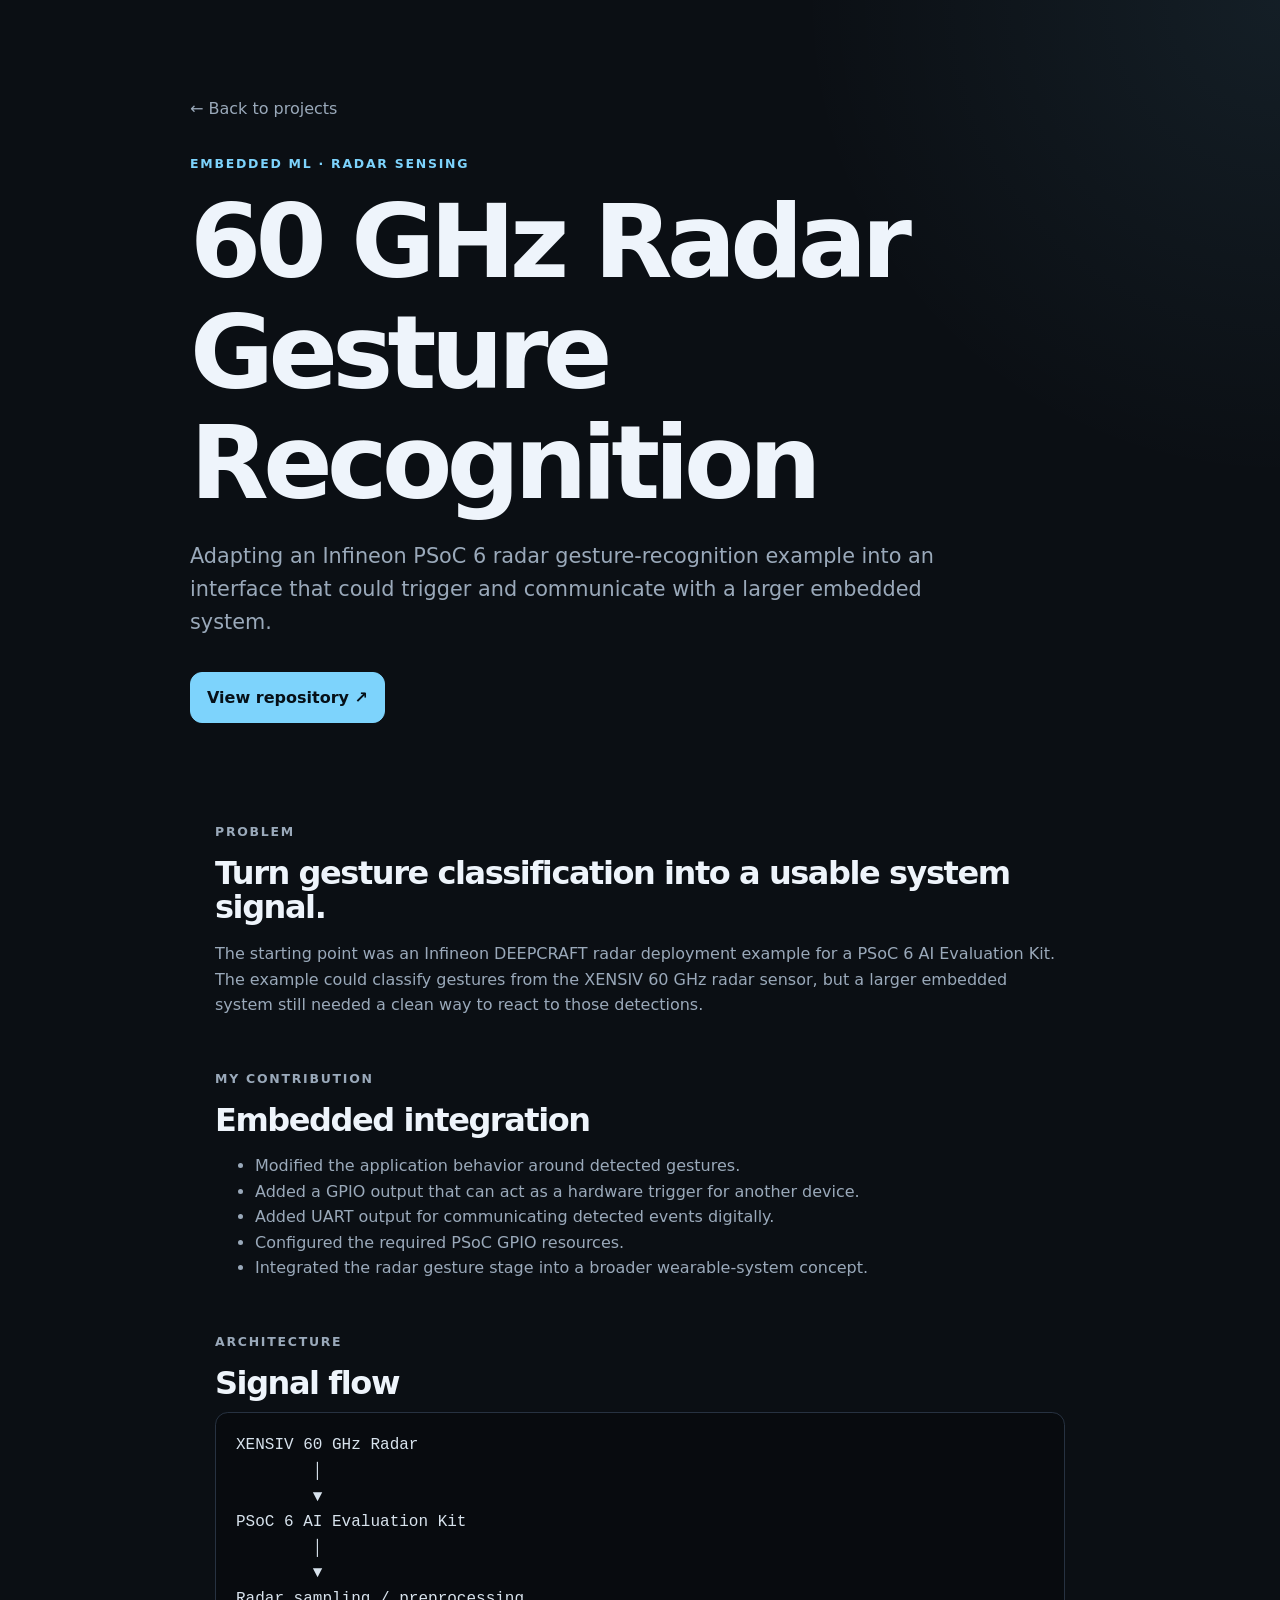
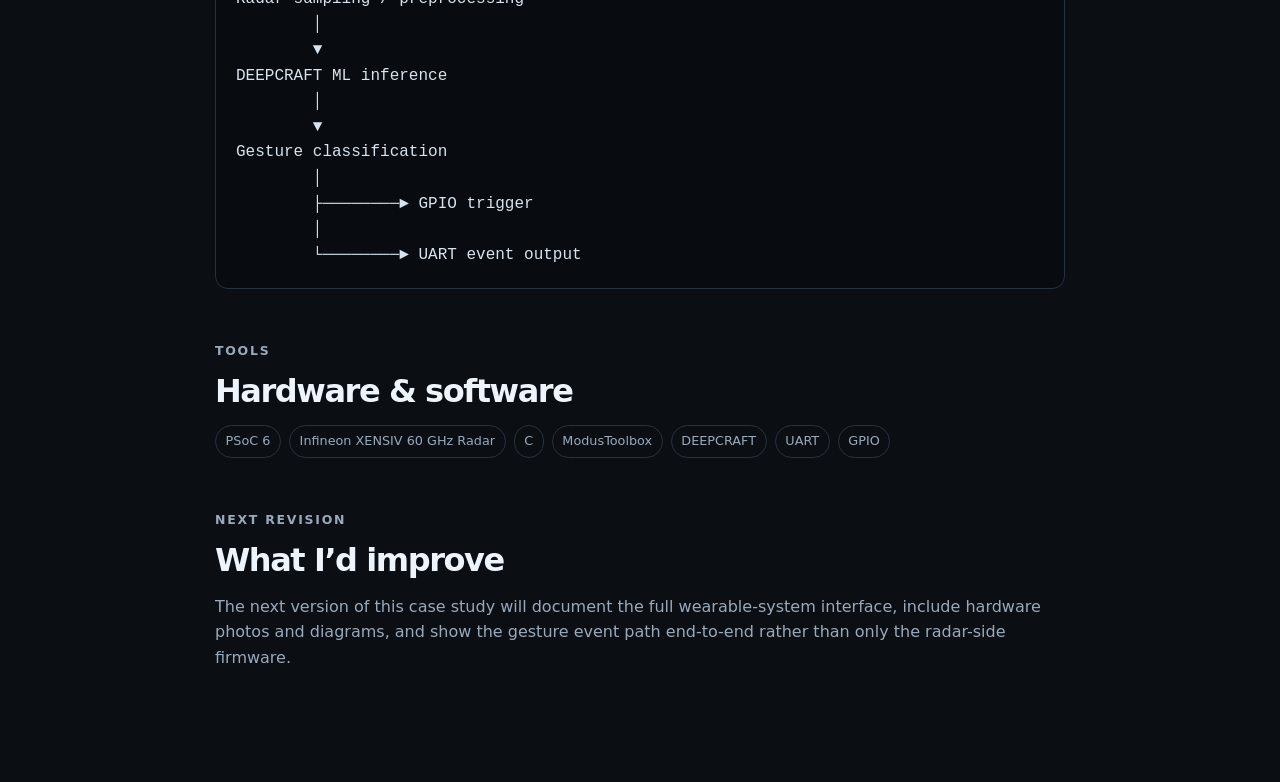
==== projects/radar-gesture.html @ b03ecea6 "Add radar gesture recognition case study" ====
<!doctype html>
<html lang="en">
<head>
  <meta charset="utf-8">
  <meta name="viewport" content="width=device-width, initial-scale=1">
  <meta name="description" content="Case study: 60 GHz radar gesture recognition on PSoC 6.">
  <title>Radar Gesture Recognition | Jay</title>
  <link rel="stylesheet" href="../styles.css">
</head>
<body>
  <main>
    <div class="section-shell case-hero">
      <a class="back-link" href="../index.html#projects">← Back to projects</a>
      <p class="eyebrow">Embedded ML · Radar sensing</p>
      <h1>60 GHz Radar Gesture Recognition</h1>
      <p class="hero-copy">
        Adapting an Infineon PSoC 6 radar gesture-recognition example into an interface that could trigger and communicate with a larger embedded system.
      </p>
      <div class="hero-actions">
        <a class="button primary" href="https://github.com/firefly10000001/PSOC-Trigger1" target="_blank" rel="noreferrer">View repository ↗</a>
      </div>
    </div>

    <article class="section-shell case-content">
      <section>
        <p class="eyebrow">Problem</p>
        <h2>Turn gesture classification into a usable system signal.</h2>
        <p>
          The starting point was an Infineon DEEPCRAFT radar deployment example for a PSoC 6 AI Evaluation Kit. The example could classify gestures from the XENSIV 60 GHz radar sensor, but a larger embedded system still needed a clean way to react to those detections.
        </p>
      </section>

      <section>
        <p class="eyebrow">My contribution</p>
        <h2>Embedded integration</h2>
        <ul>
          <li>Modified the application behavior around detected gestures.</li>
          <li>Added a GPIO output that can act as a hardware trigger for another device.</li>
          <li>Added UART output for communicating detected events digitally.</li>
          <li>Configured the required PSoC GPIO resources.</li>
          <li>Integrated the radar gesture stage into a broader wearable-system concept.</li>
        </ul>
      </section>

      <section>
        <p class="eyebrow">Architecture</p>
        <h2>Signal flow</h2>
        <div class="architecture">XENSIV 60 GHz Radar
        │
        ▼
PSoC 6 AI Evaluation Kit
        │
        ▼
Radar sampling / preprocessing
        │
        ▼
DEEPCRAFT ML inference
        │
        ▼
Gesture classification
        │
        ├────────► GPIO trigger
        │
        └────────► UART event output</div>
      </section>

      <section>
        <p class="eyebrow">Tools</p>
        <h2>Hardware & software</h2>
        <ul class="tags">
          <li>PSoC 6</li>
          <li>Infineon XENSIV 60 GHz Radar</li>
          <li>C</li>
          <li>ModusToolbox</li>
          <li>DEEPCRAFT</li>
          <li>UART</li>
          <li>GPIO</li>
        </ul>
      </section>

      <section>
        <p class="eyebrow">Next revision</p>
        <h2>What I’d improve</h2>
        <p>
          The next version of this case study will document the full wearable-system interface, include hardware photos and diagrams, and show the gesture event path end-to-end rather than only the radar-side firmware.
        </p>
      </section>
    </article>
  </main>
</body>
</html>
---- styles.css ----
:root {
  --bg: #0b0f14;
  --panel: #121821;
  --panel-2: #18212d;
  --text: #eef4fb;
  --muted: #9aa9ba;
  --line: #273241;
  --accent: #7dd3fc;
  --accent-2: #bae6fd;
  --max: 1120px;
}

* { box-sizing: border-box; }
html { scroll-behavior: smooth; }
body {
  margin: 0;
  font-family: Inter, ui-sans-serif, system-ui, -apple-system, BlinkMacSystemFont, "Segoe UI", sans-serif;
  color: var(--text);
  background:
    radial-gradient(circle at top right, rgba(125, 211, 252, 0.08), transparent 30rem),
    var(--bg);
  line-height: 1.6;
}

a { color: inherit; }

.site-header {
  position: sticky;
  top: 0;
  z-index: 10;
  display: flex;
  justify-content: space-between;
  align-items: center;
  gap: 1rem;
  padding: 1rem max(1.25rem, calc((100vw - var(--max)) / 2));
  border-bottom: 1px solid rgba(255,255,255,0.06);
  background: rgba(11, 15, 20, 0.88);
  backdrop-filter: blur(12px);
}

.brand {
  font-size: 1.45rem;
  font-weight: 800;
  text-decoration: none;
  letter-spacing: -0.04em;
}
.brand span { color: var(--accent); }

nav { display: flex; gap: 1.1rem; flex-wrap: wrap; }
nav a {
  color: var(--muted);
  text-decoration: none;
  font-size: 0.95rem;
}
nav a:hover { color: var(--text); }

.section-shell {
  width: min(var(--max), calc(100% - 2.5rem));
  margin-inline: auto;
}

.hero {
  min-height: 82vh;
  display: grid;
  align-content: center;
  padding-block: 6rem 4rem;
}

.eyebrow {
  margin: 0 0 0.85rem;
  color: var(--accent);
  text-transform: uppercase;
  letter-spacing: 0.14em;
  font-size: 0.78rem;
  font-weight: 800;
}

h1, h2, h3 { line-height: 1.08; margin-top: 0; }
h1 {
  max-width: 900px;
  margin-bottom: 1.3rem;
  font-size: clamp(3rem, 8vw, 6.5rem);
  letter-spacing: -0.055em;
}
h1 span { color: var(--accent-2); }
h2 {
  margin-bottom: 0.75rem;
  font-size: clamp(2.2rem, 5vw, 4rem);
  letter-spacing: -0.045em;
}
h3 { font-size: 1.45rem; letter-spacing: -0.025em; }

.hero-copy {
  max-width: 760px;
  margin: 0 0 2rem;
  color: var(--muted);
  font-size: clamp(1.05rem, 2.2vw, 1.3rem);
}

.hero-actions { display: flex; gap: 0.85rem; flex-wrap: wrap; }
.button {
  display: inline-flex;
  align-items: center;
  min-height: 46px;
  padding: 0.75rem 1rem;
  border: 1px solid var(--line);
  border-radius: 0.75rem;
  text-decoration: none;
  font-weight: 700;
}
.button.primary {
  color: #061018;
  border-color: var(--accent);
  background: var(--accent);
}
.button.secondary { background: rgba(255,255,255,0.02); }
.button:hover { transform: translateY(-1px); }

.hero-stats {
  display: grid;
  grid-template-columns: repeat(3, 1fr);
  margin-top: 4rem;
  border-top: 1px solid var(--line);
  border-bottom: 1px solid var(--line);
}
.hero-stats div { padding: 1.2rem 1rem 1.2rem 0; }
.hero-stats div + div { border-left: 1px solid var(--line); padding-left: 1.2rem; }
.hero-stats strong, .hero-stats span { display: block; }
.hero-stats span { color: var(--muted); font-size: 0.92rem; }

.section-block { padding-block: 6rem; }
.section-heading { max-width: 760px; margin-bottom: 2.3rem; }
.section-heading > p:last-child { color: var(--muted); }

.project-grid { display: grid; gap: 1rem; }
.project-card {
  display: grid;
  grid-template-columns: 72px 1fr;
  gap: 1rem;
  padding: 1.45rem;
  border: 1px solid var(--line);
  border-radius: 1rem;
  background: linear-gradient(180deg, rgba(255,255,255,0.025), rgba(255,255,255,0.01));
}
.project-card.featured {
  background: linear-gradient(180deg, rgba(125,211,252,0.08), rgba(255,255,255,0.015));
}
.project-index {
  color: var(--muted);
  font-family: ui-monospace, SFMono-Regular, Menlo, monospace;
  font-size: 0.88rem;
}
.project-type {
  margin: 0 0 0.45rem;
  color: var(--accent);
  font-size: 0.86rem;
  font-weight: 700;
}
.project-body > p:not(.project-type):not(.status) { max-width: 820px; color: var(--muted); }
.tags {
  display: flex;
  gap: 0.5rem;
  flex-wrap: wrap;
  padding: 0;
  margin: 1rem 0;
  list-style: none;
}
.tags li {
  padding: 0.35rem 0.6rem;
  border: 1px solid var(--line);
  border-radius: 999px;
  color: #c7d3df;
  font-size: 0.8rem;
}
.card-links { display: flex; gap: 1rem; flex-wrap: wrap; }
.card-links a { color: var(--accent-2); font-weight: 700; text-decoration: none; }
.status { margin-bottom: 0; color: #718096; font-size: 0.9rem; font-style: italic; }

.skills-section { border-top: 1px solid var(--line); }
.skill-grid { display: grid; grid-template-columns: repeat(3, 1fr); gap: 1rem; }
.skill-group {
  padding: 1.4rem;
  border: 1px solid var(--line);
  border-radius: 1rem;
  background: var(--panel);
}
.skill-group p { margin-bottom: 0; color: var(--muted); }

.about-section { display: grid; grid-template-columns: 0.85fr 1.15fr; gap: 4rem; border-top: 1px solid var(--line); }
.about-copy { color: var(--muted); font-size: 1.08rem; }
.about-copy p:first-child { margin-top: 0; }

.site-footer {
  display: flex;
  justify-content: space-between;
  gap: 1rem;
  padding-block: 2rem 3rem;
  border-top: 1px solid var(--line);
  color: var(--muted);
  font-size: 0.9rem;
}
.site-footer a { text-decoration: none; }

.case-hero { padding-block: 6rem 3rem; max-width: 900px; }
.back-link { display: inline-block; margin-bottom: 2rem; color: var(--muted); text-decoration: none; }
.case-content { max-width: 850px; padding-bottom: 6rem; }
.case-content section { margin-top: 3.2rem; }
.case-content h2 { font-size: 2rem; }
.case-content p, .case-content li { color: var(--muted); }
.architecture {
  overflow-x: auto;
  padding: 1.25rem;
  border: 1px solid var(--line);
  border-radius: 0.8rem;
  background: #080b0f;
  color: #d8e3ed;
  font-family: ui-monospace, SFMono-Regular, Menlo, monospace;
  white-space: pre;
}

@media (max-width: 760px) {
  .site-header { align-items: flex-start; }
  nav { justify-content: flex-end; gap: 0.65rem 0.9rem; }
  .hero { min-height: auto; padding-top: 5rem; }
  .hero-stats, .skill-grid, .about-section { grid-template-columns: 1fr; }
  .hero-stats div + div { border-left: 0; border-top: 1px solid var(--line); padding-left: 0; }
  .project-card { grid-template-columns: 1fr; }
  .about-section { gap: 1rem; }
  .site-footer { flex-direction: column; }
}

@media (prefers-reduced-motion: no-preference) {
  .button, .project-card { transition: transform 160ms ease, border-color 160ms ease; }
  .project-card:hover { transform: translateY(-2px); border-color: #3a4a5e; }
}
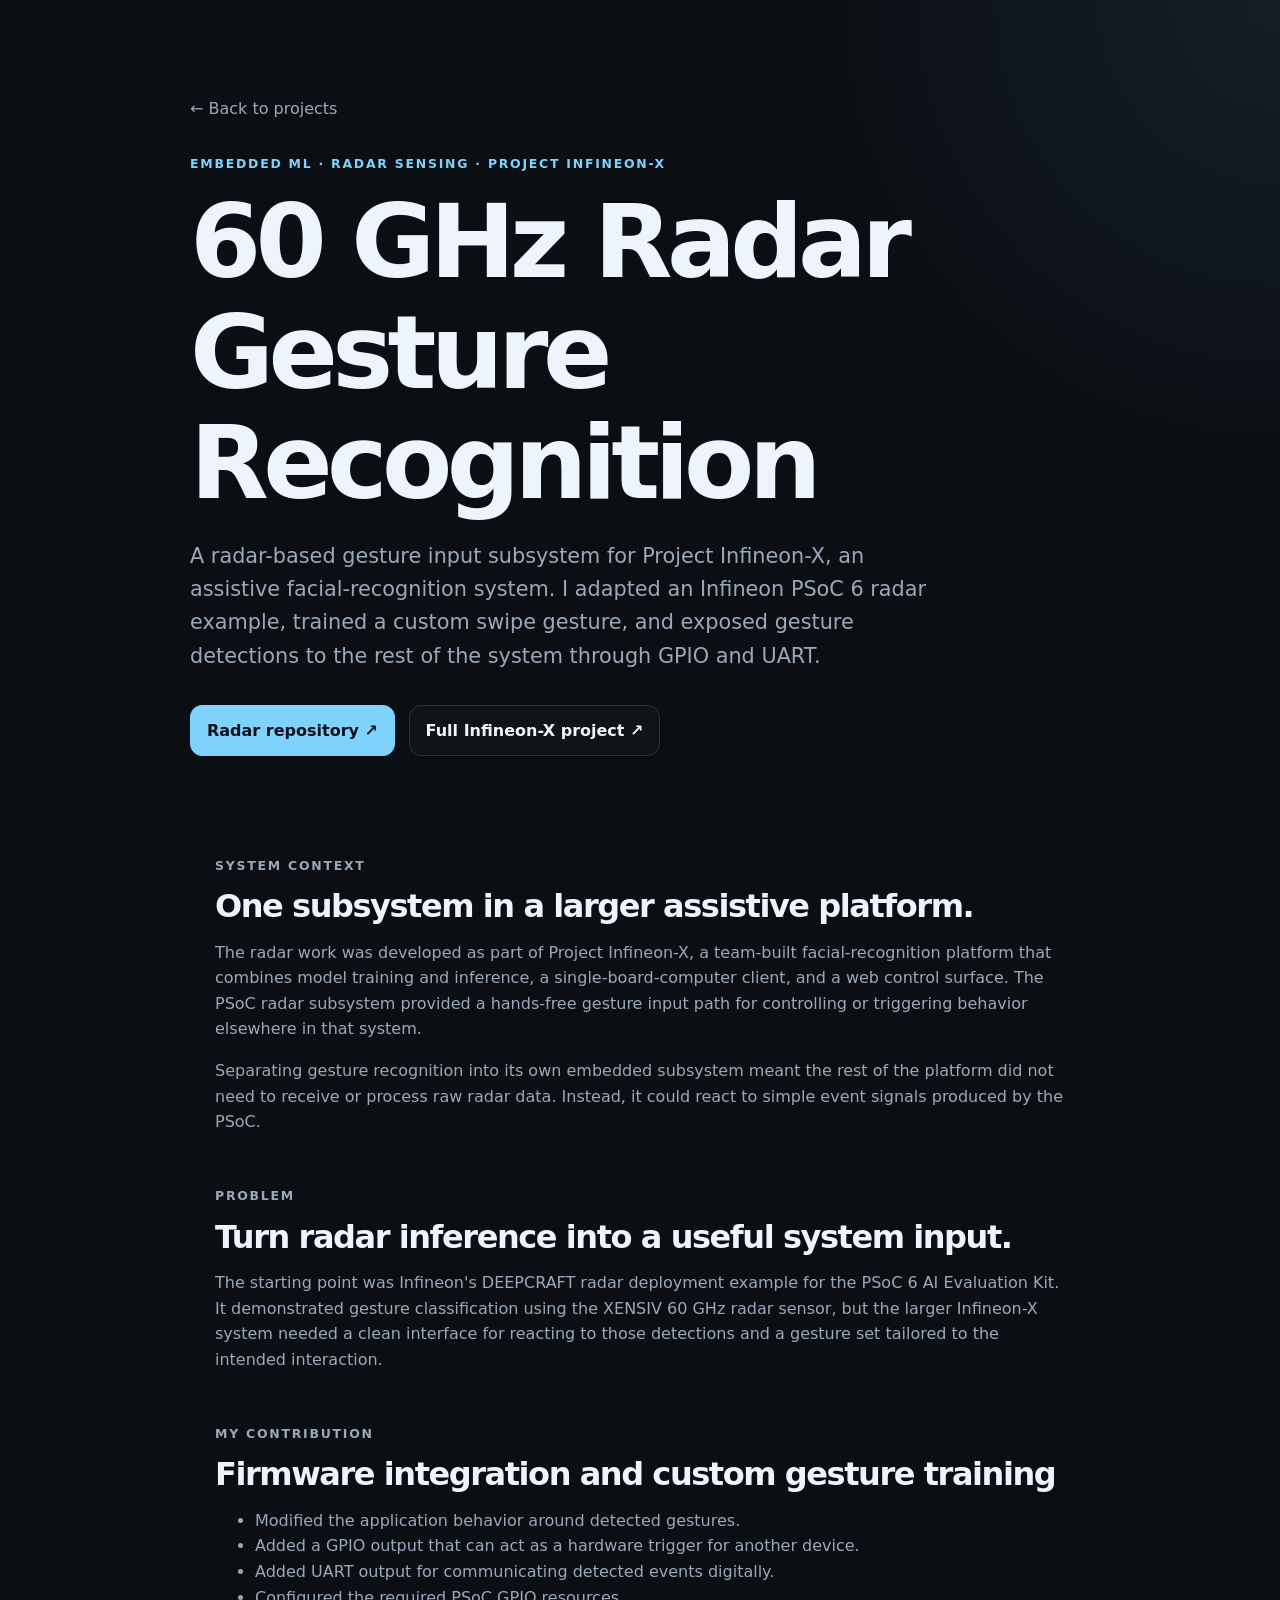
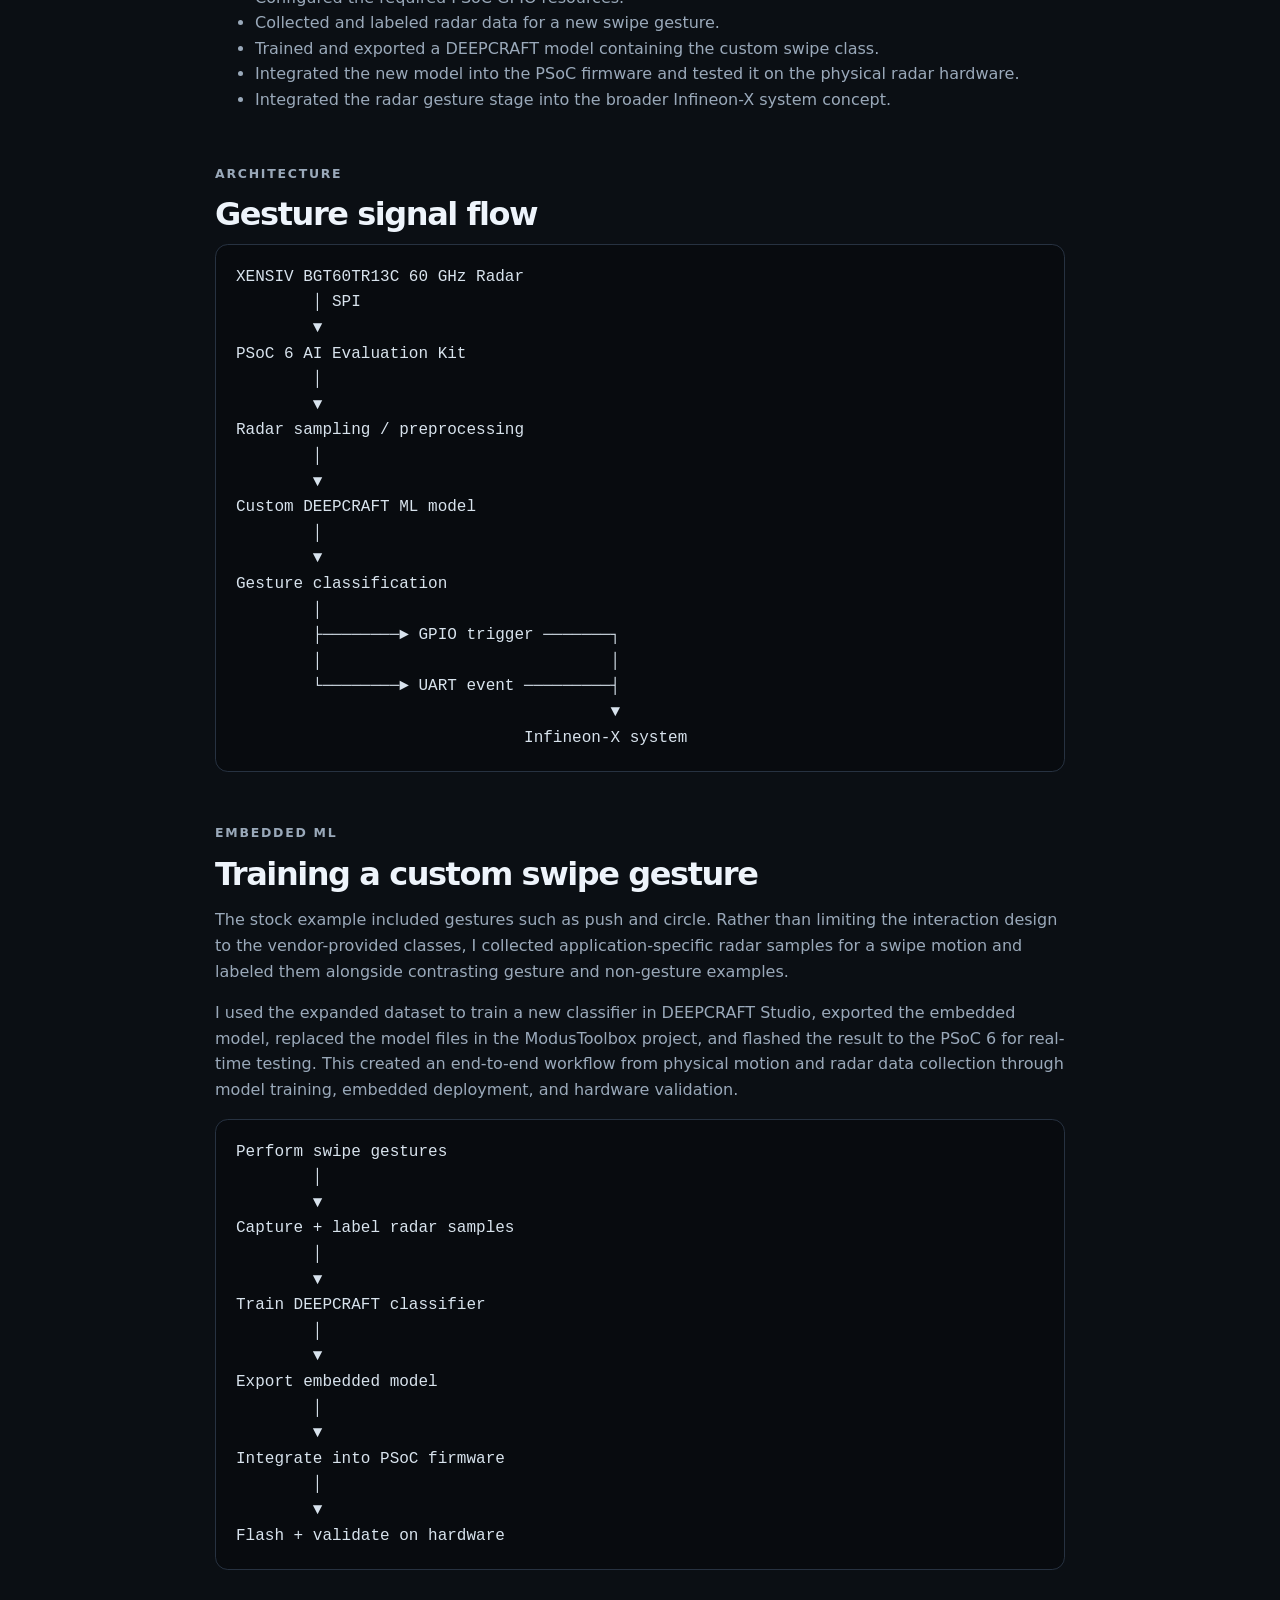
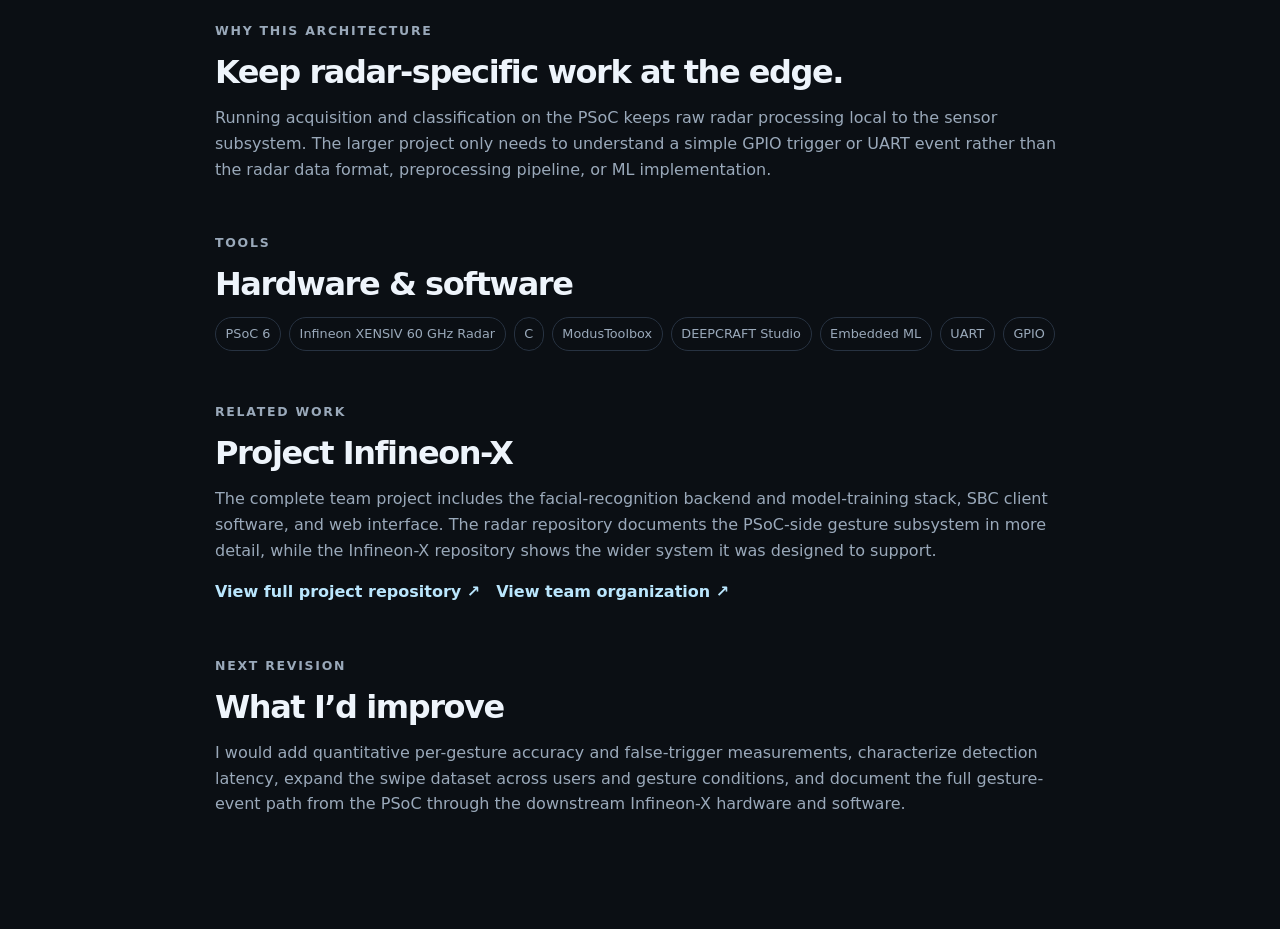
==== commit 697824be: "Connect radar case study to Infineon-X project" ====
--- a/projects/radar-gesture.html
+++ b/projects/radar-gesture.html
@@ -3,7 +3,7 @@
 <head>
   <meta charset="utf-8">
   <meta name="viewport" content="width=device-width, initial-scale=1">
-  <meta name="description" content="Case study: 60 GHz radar gesture recognition on PSoC 6.">
+  <meta name="description" content="Case study: 60 GHz radar gesture recognition on PSoC 6 for Project Infineon-X.">
   <title>Radar Gesture Recognition | Jay</title>
   <link rel="stylesheet" href="../styles.css">
 </head>
@@ -11,42 +11,57 @@
   <main>
     <div class="section-shell case-hero">
       <a class="back-link" href="../index.html#projects">← Back to projects</a>
-      <p class="eyebrow">Embedded ML · Radar sensing</p>
+      <p class="eyebrow">Embedded ML · Radar sensing · Project Infineon-X</p>
       <h1>60 GHz Radar Gesture Recognition</h1>
       <p class="hero-copy">
-        Adapting an Infineon PSoC 6 radar gesture-recognition example into an interface that could trigger and communicate with a larger embedded system.
+        A radar-based gesture input subsystem for Project Infineon-X, an assistive facial-recognition system. I adapted an Infineon PSoC 6 radar example, trained a custom swipe gesture, and exposed gesture detections to the rest of the system through GPIO and UART.
       </p>
       <div class="hero-actions">
-        <a class="button primary" href="https://github.com/firefly10000001/PSOC-Trigger1" target="_blank" rel="noreferrer">View repository ↗</a>
+        <a class="button primary" href="https://github.com/firefly10000001/PSOC-Trigger1" target="_blank" rel="noreferrer">Radar repository ↗</a>
+        <a class="button secondary" href="https://github.com/Infineon-X/infineon-x" target="_blank" rel="noreferrer">Full Infineon-X project ↗</a>
       </div>
     </div>
 
     <article class="section-shell case-content">
       <section>
+        <p class="eyebrow">System context</p>
+        <h2>One subsystem in a larger assistive platform.</h2>
+        <p>
+          The radar work was developed as part of Project Infineon-X, a team-built facial-recognition platform that combines model training and inference, a single-board-computer client, and a web control surface. The PSoC radar subsystem provided a hands-free gesture input path for controlling or triggering behavior elsewhere in that system.
+        </p>
+        <p>
+          Separating gesture recognition into its own embedded subsystem meant the rest of the platform did not need to receive or process raw radar data. Instead, it could react to simple event signals produced by the PSoC.
+        </p>
+      </section>
+
+      <section>
         <p class="eyebrow">Problem</p>
-        <h2>Turn gesture classification into a usable system signal.</h2>
+        <h2>Turn radar inference into a useful system input.</h2>
         <p>
-          The starting point was an Infineon DEEPCRAFT radar deployment example for a PSoC 6 AI Evaluation Kit. The example could classify gestures from the XENSIV 60 GHz radar sensor, but a larger embedded system still needed a clean way to react to those detections.
+          The starting point was Infineon's DEEPCRAFT radar deployment example for the PSoC 6 AI Evaluation Kit. It demonstrated gesture classification using the XENSIV 60 GHz radar sensor, but the larger Infineon-X system needed a clean interface for reacting to those detections and a gesture set tailored to the intended interaction.
         </p>
       </section>
 
       <section>
         <p class="eyebrow">My contribution</p>
-        <h2>Embedded integration</h2>
+        <h2>Firmware integration and custom gesture training</h2>
         <ul>
           <li>Modified the application behavior around detected gestures.</li>
           <li>Added a GPIO output that can act as a hardware trigger for another device.</li>
           <li>Added UART output for communicating detected events digitally.</li>
           <li>Configured the required PSoC GPIO resources.</li>
-          <li>Integrated the radar gesture stage into a broader wearable-system concept.</li>
+          <li>Collected and labeled radar data for a new swipe gesture.</li>
+          <li>Trained and exported a DEEPCRAFT model containing the custom swipe class.</li>
+          <li>Integrated the new model into the PSoC firmware and tested it on the physical radar hardware.</li>
+          <li>Integrated the radar gesture stage into the broader Infineon-X system concept.</li>
         </ul>
       </section>
 
       <section>
         <p class="eyebrow">Architecture</p>
-        <h2>Signal flow</h2>
-        <div class="architecture">XENSIV 60 GHz Radar
-        │
+        <h2>Gesture signal flow</h2>
+        <div class="architecture">XENSIV BGT60TR13C 60 GHz Radar
+        │ SPI
         ▼
 PSoC 6 AI Evaluation Kit
         │
@@ -54,14 +69,51 @@
 Radar sampling / preprocessing
         │
         ▼
-DEEPCRAFT ML inference
+Custom DEEPCRAFT ML model
         │
         ▼
 Gesture classification
         │
-        ├────────► GPIO trigger
+        ├────────► GPIO trigger ───────┐
+        │                              │
+        └────────► UART event ─────────┤
+                                       ▼
+                              Infineon-X system</div>
+      </section>
+
+      <section>
+        <p class="eyebrow">Embedded ML</p>
+        <h2>Training a custom swipe gesture</h2>
+        <p>
+          The stock example included gestures such as push and circle. Rather than limiting the interaction design to the vendor-provided classes, I collected application-specific radar samples for a swipe motion and labeled them alongside contrasting gesture and non-gesture examples.
+        </p>
+        <p>
+          I used the expanded dataset to train a new classifier in DEEPCRAFT Studio, exported the embedded model, replaced the model files in the ModusToolbox project, and flashed the result to the PSoC 6 for real-time testing. This created an end-to-end workflow from physical motion and radar data collection through model training, embedded deployment, and hardware validation.
+        </p>
+        <div class="architecture">Perform swipe gestures
         │
-        └────────► UART event output</div>
+        ▼
+Capture + label radar samples
+        │
+        ▼
+Train DEEPCRAFT classifier
+        │
+        ▼
+Export embedded model
+        │
+        ▼
+Integrate into PSoC firmware
+        │
+        ▼
+Flash + validate on hardware</div>
+      </section>
+
+      <section>
+        <p class="eyebrow">Why this architecture</p>
+        <h2>Keep radar-specific work at the edge.</h2>
+        <p>
+          Running acquisition and classification on the PSoC keeps raw radar processing local to the sensor subsystem. The larger project only needs to understand a simple GPIO trigger or UART event rather than the radar data format, preprocessing pipeline, or ML implementation.
+        </p>
       </section>
 
       <section>
@@ -72,17 +124,30 @@
           <li>Infineon XENSIV 60 GHz Radar</li>
           <li>C</li>
           <li>ModusToolbox</li>
-          <li>DEEPCRAFT</li>
+          <li>DEEPCRAFT Studio</li>
+          <li>Embedded ML</li>
           <li>UART</li>
           <li>GPIO</li>
         </ul>
       </section>
 
       <section>
+        <p class="eyebrow">Related work</p>
+        <h2>Project Infineon-X</h2>
+        <p>
+          The complete team project includes the facial-recognition backend and model-training stack, SBC client software, and web interface. The radar repository documents the PSoC-side gesture subsystem in more detail, while the Infineon-X repository shows the wider system it was designed to support.
+        </p>
+        <div class="card-links">
+          <a href="https://github.com/Infineon-X/infineon-x" target="_blank" rel="noreferrer">View full project repository ↗</a>
+          <a href="https://github.com/Infineon-X" target="_blank" rel="noreferrer">View team organization ↗</a>
+        </div>
+      </section>
+
+      <section>
         <p class="eyebrow">Next revision</p>
         <h2>What I’d improve</h2>
         <p>
-          The next version of this case study will document the full wearable-system interface, include hardware photos and diagrams, and show the gesture event path end-to-end rather than only the radar-side firmware.
+          I would add quantitative per-gesture accuracy and false-trigger measurements, characterize detection latency, expand the swipe dataset across users and gesture conditions, and document the full gesture-event path from the PSoC through the downstream Infineon-X hardware and software.
         </p>
       </section>
     </article>
